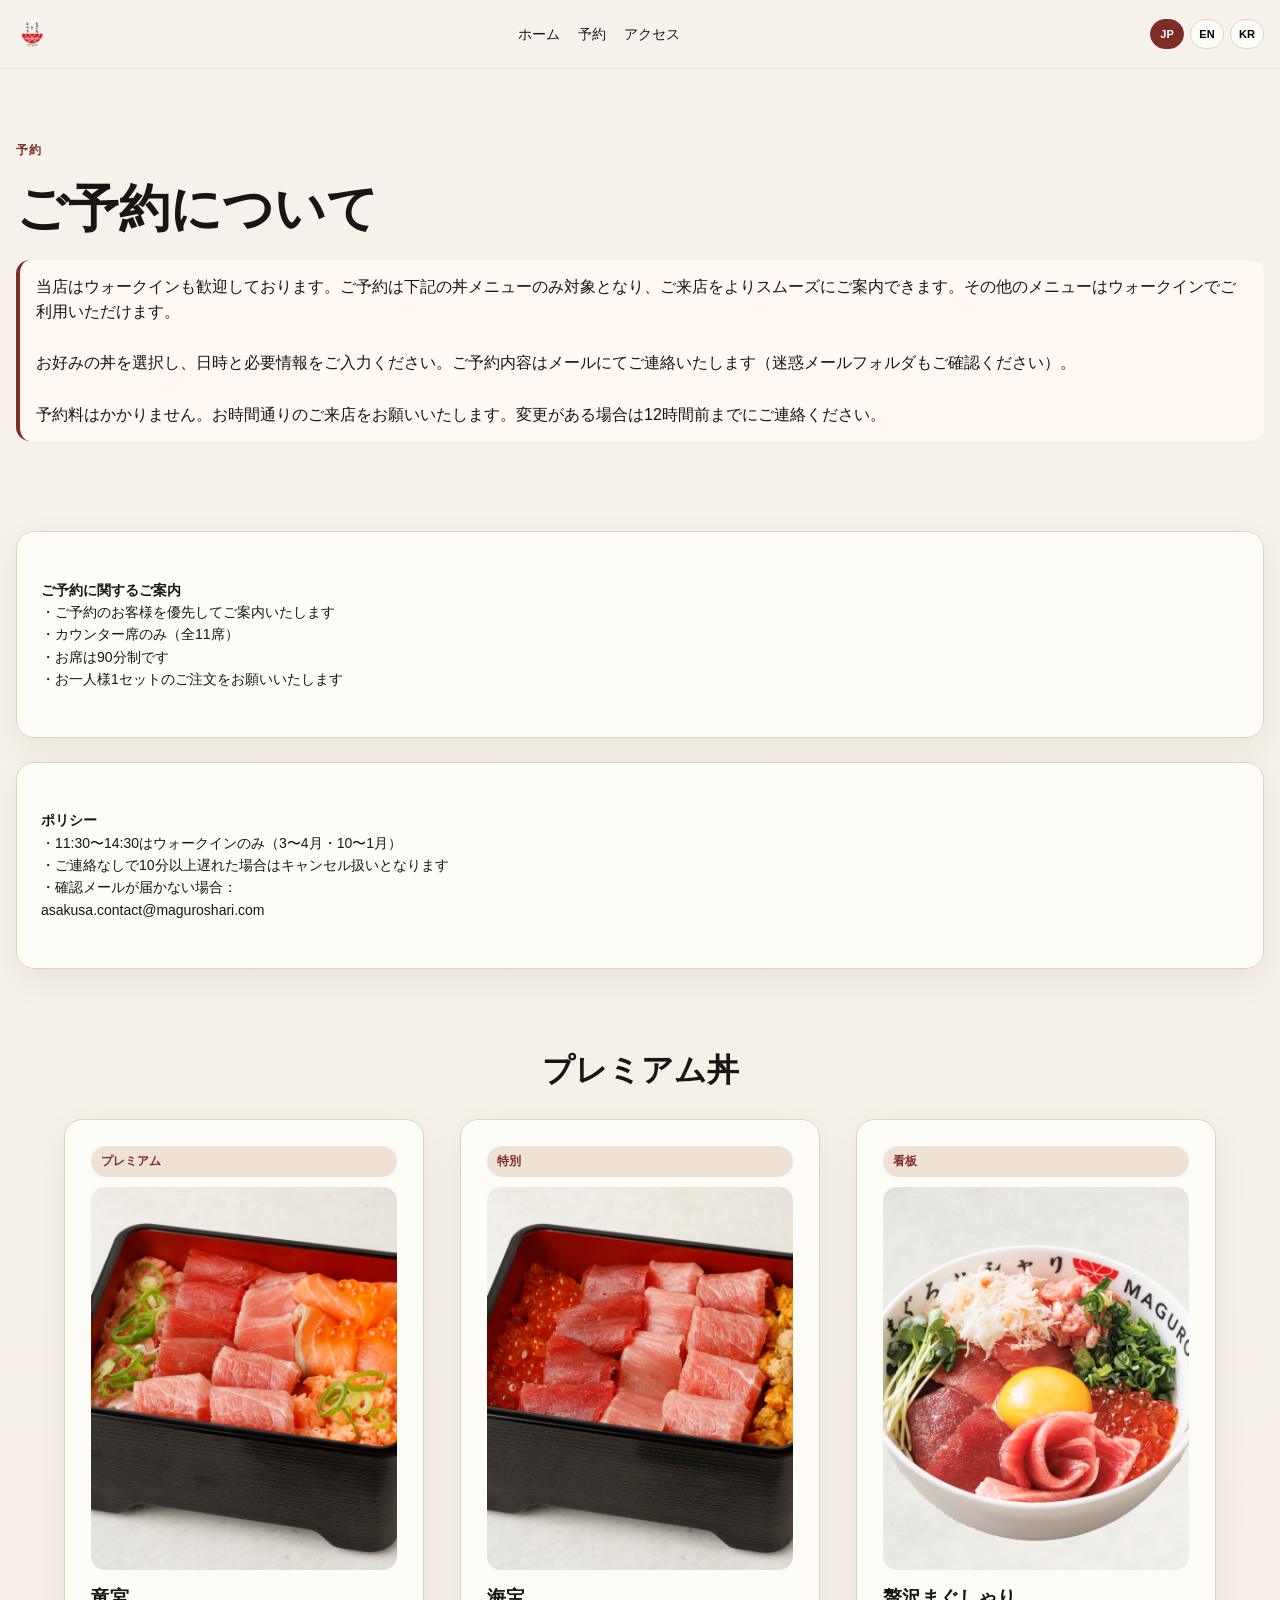
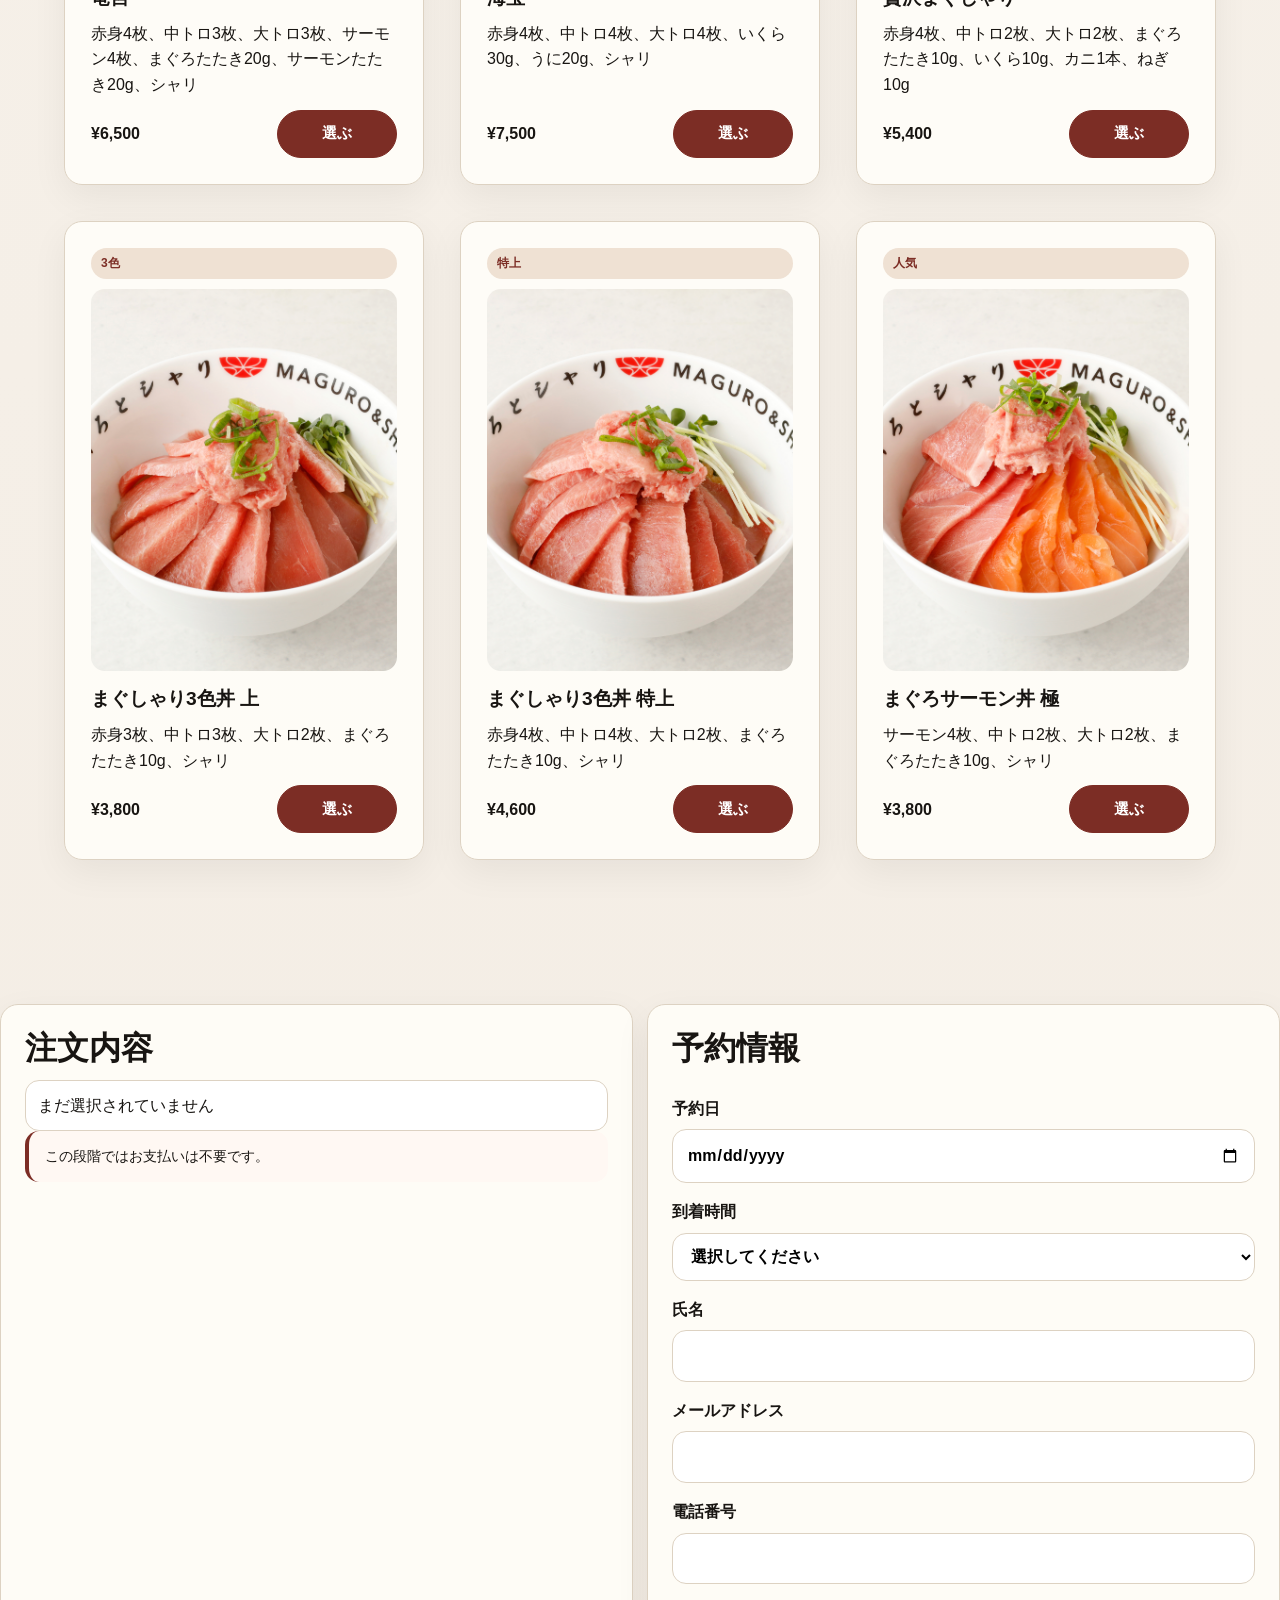
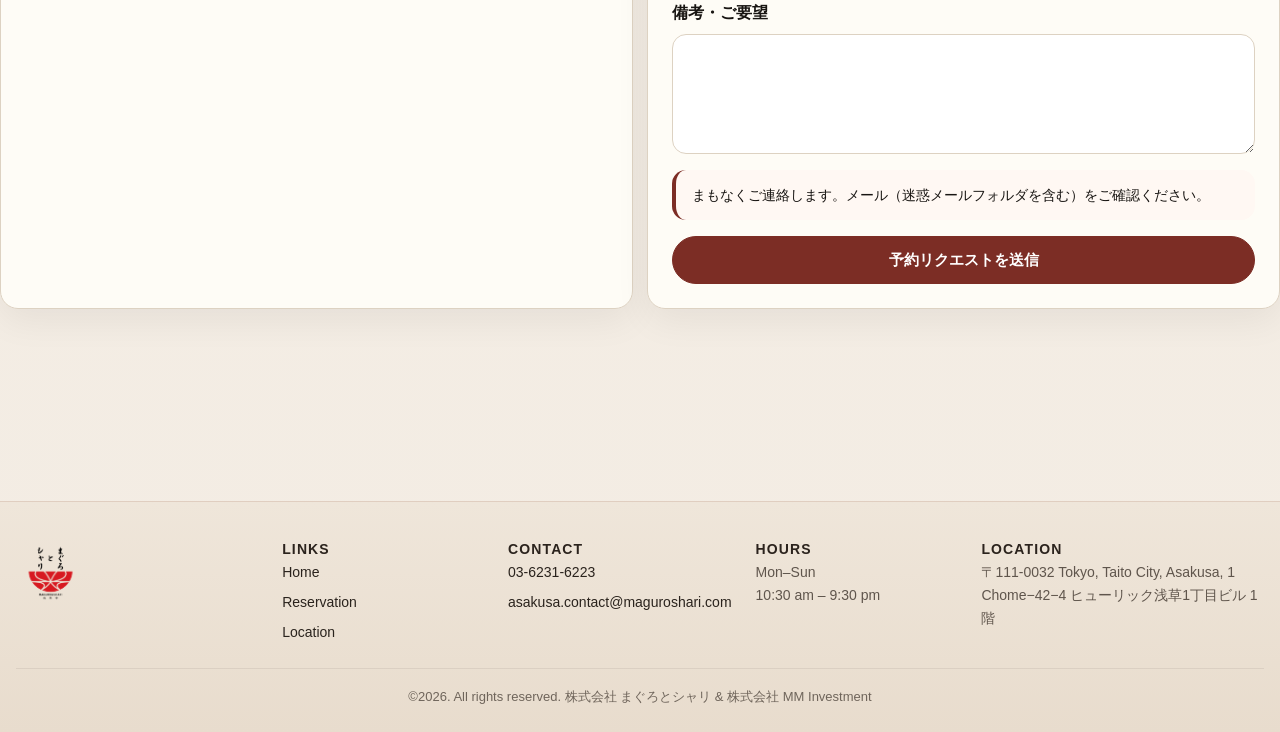
==== reserve.html @ a2ee6b28 "Switch reservation flow to Hostinger PHP email handler" ====
<!doctype html>
<html lang="ja">
<head>
  <meta charset="UTF-8">
  <meta name="viewport" content="width=device-width, initial-scale=1.0">
  <title>メニュー・予約 — まぐろとシャリ 浅草</title>
  <link rel="stylesheet" href="assets/css/styles.css">
</head>
<body>
  <header class="site-header">
    <div class="container header-inner">
      <a href="index.html" class="brand">
        <img src="assets/images/Logo.png" alt="Logo">
      </a>
      <nav class="nav">
        <a href="index.html" data-en="Home" data-ja="ホーム" data-ko="홈">ホーム</a>
        <a href="reserve.html" data-en="Reservation" data-ja="予約" data-ko="예약">予約</a>
        <a href="location.html" data-en="Location" data-ja="アクセス" data-ko="오시는 길">アクセス</a>
      </nav>
      <div class="lang-group">
        <button class="lang-btn" type="button" data-lang-btn="ja">JP</button>
        <button class="lang-btn" type="button" data-lang-btn="en">EN</button>
        <button class="lang-btn" type="button" data-lang-btn="ko">KR</button>
      </div>
    </div>
  </header>

  <main class="section">
    <div class="container">
      <div class="section-heading">
        <div class="eyebrow" data-en="Reservation" data-ja="予約" data-ko="예약">予約</div>
        <h1 data-en="Reservations" data-ja="ご予約について" data-ko="예약 안내">Reservations</h1>
        <div class="notice">
          <div data-en="Walk-ins are welcome. Reservations are available for the bowls below and help make your visit more efficient. Additional bowls are available for walk-in guests.

Select your bowl, choose your date and time, and submit your request. We will confirm by email (please check spam/junk).

No reservation fee. Please arrive on time and inform us at least 12 hours in advance for any changes." data-ja="当店はウォークインも歓迎しております。ご予約は下記の丼メニューのみ対象となり、ご来店をよりスムーズにご案内できます。その他のメニューはウォークインでご利用いただけます。

お好みの丼を選択し、日時と必要情報をご入力ください。ご予約内容はメールにてご連絡いたします（迷惑メールフォルダもご確認ください）。

予約料はかかりません。お時間通りのご来店をお願いいたします。変更がある場合は12時間前までにご連絡ください。" data-ko="워킹 방문도 가능합니다. 예약은 아래 메뉴에 한해 가능하며, 보다 원활한 이용을 도와드립니다. 그 외 메뉴는 워킹 방문 시 이용하실 수 있습니다.

원하시는 메뉴를 선택한 후 방문 날짜와 시간을 입력하고 예약을 신청해 주세요. 예약 확인은 이메일로 안내드립니다 (스팸/정크 메일함도 확인해 주세요).

예약 비용은 없습니다. 시간에 맞춰 방문해 주시고, 변경 사항이 있을 경우 최소 12시간 전에 알려주시기 바랍니다." style="white-space:pre-line;"></div>
        </div>
      </div>

      <section class="section">
        <div class="card-grid two">
          <div class="panel small" style="white-space:pre-line;">
            <strong data-en="Reservation Notes" data-ja="ご予約に関するご案内" data-ko="예약 안내">ご予約に関するご案内</strong>
            <div data-en="• We prioritize guests with reservations
• Counter seating only (11 seats)
• 90-minute limit
• One set per person" data-ja="・ご予約のお客様を優先してご案内いたします
・カウンター席のみ（全11席）
・お席は90分制です
・お一人様1セットのご注文をお願いいたします" data-ko="예약 고객을 우선 안내해 드립니다
카운터 좌석만 운영 (총 11석)
이용 시간 90분 제한
1인 1세트 주문 필수"></div>
          </div>
          <div class="panel small" style="white-space:pre-line;">
            <strong data-en="Policies" data-ja="ポリシー" data-ko="이용 정책">ポリシー</strong>
            <div data-en="• 11:30–2:30 PM: Walk-ins only (Mar–Apr, Oct–Jan)
• Released after 10 minutes without notice
• No confirmation? Contact:
asakusa.contact@maguroshari.com" data-ja="・11:30〜14:30はウォークインのみ（3〜4月・10〜1月）
・ご連絡なしで10分以上遅れた場合はキャンセル扱いとなります
・確認メールが届かない場合：
asakusa.contact@maguroshari.com" data-ko="11:30–14:30 워킹 방문만 가능 (3~4월, 10~1월)
사전 연락 없이 10분 이상 지연 시 예약이 취소될 수 있습니다
확인 이메일을 받지 못한 경우:
asakusa.contact@maguroshari.com"></div>
          </div>
        </div>
      </section>
      </div>

      <section class="section" style="padding-top:10px;">
        <div class="section-heading" style="margin-bottom:18px; text-align:center; align-items:center;">
          <h2 data-en="Premium Bowls" data-ja="プレミアム丼" data-ko="프리미엄 볼">プレミアム丼</h2>
        </div>
        <div class="card-grid three mobile-bowls" id="premiumSelection"></div>
      </section>

      <section class="section inline-grid two">
        <div class="summary-box">
          <h2 data-en="Order Summary" data-ja="注文内容" data-ko="주문 요약">注文内容</h2>
          <div id="orderSummary" class="summary-list"></div>
          <div class="notice small" data-en="Payment is not required at this stage." data-ja="この段階ではお支払いは不要です。" data-ko="이 단계에서는 결제가 필요하지 않습니다.">この段階ではお支払いは不要です。</div>
        </div>

        <form id="reservationForm" class="panel form-grid" action="send-reservation.php" method="POST">
          <h2 data-en="Reservation Details" data-ja="予約情報" data-ko="예약 정보">予約情報</h2>
          <label>
            <span data-en="Reservation Date" data-ja="予約日" data-ko="예약 날짜">予約日</span>
            <input type="date" name="reservationDate" id="reservationDate" required>
          </label>
          <label>
            <span data-en="Arrival Time" data-ja="到着時間" data-ko="도착 시간">到着時間</span>
            <select name="arrivalTime" id="arrivalTime" required></select>
          </label>
          <label>
            <span data-en="Full Name" data-ja="氏名" data-ko="성함">氏名</span>
            <input type="text" name="fullName" id="fullName" required>
          </label>
          <label>
            <span data-en="Email" data-ja="メールアドレス" data-ko="이메일">メールアドレス</span>
            <input type="email" name="email" id="email" required>
          </label>
          <label>
            <span data-en="Phone" data-ja="電話番号" data-ko="전화번호">電話番号</span>
            <input type="tel" name="phone" id="phone" required>
          </label>
          <label>
            <span data-en="Notes / Special Requests" data-ja="備考・ご要望" data-ko="메모 / 요청사항">備考・ご要望</span>
            <textarea name="notes" id="notes"></textarea>
          </label>
          <div class="notice small" id="pendingNotice"></div>
          <button type="submit" class="btn btn-primary" data-en="Submit Reservation Request" data-ja="予約リクエストを送信" data-ko="예약 요청 보내기">予約リクエストを送信</button>
        </form>
      </section>
    </div>
  </main>

  <footer class="site-footer">
    <div class="footer-shell">
      <div class="footer-grid">
        <div class="footer-brand">
          <img src="assets/images/Logo.png" alt="Logo">
        </div>
        <div>
          <div class="footer-title">Links</div>
          <div class="footer-links">
            <a href="index.html">Home</a>
            <a href="reserve.html">Reservation</a>
            <a href="location.html">Location</a>
          </div>
        </div>
        <div>
          <div class="footer-title">Contact</div>
          <div class="footer-contact">
            <div>03-6231-6223</div>
            <a href="mailto:asakusa.contact@maguroshari.com">asakusa.contact@maguroshari.com</a>
          </div>
        </div>
        <div>
          <div class="footer-title">Hours</div>
          <div class="footer-meta">Mon–Sun<br>10:30 am – 9:30 pm</div>
        </div>
        <div>
          <div class="footer-title">Location</div>
          <div class="footer-meta">〒111-0032 Tokyo, Taito City, Asakusa, 1 Chome−42−4 ヒューリック浅草1丁目ビル 1階</div>
        </div>
      </div>
      <div class="footer-bottom">© <span data-current-year>2026</span>. All rights reserved. 株式会社 まぐろとシャリ &amp; 株式会社 MM Investment</div>
    </div>
  </footer>

  <script src="data/site-content.js"></script>
  <script src="assets/js/site.js"></script>
  <script src="assets/js/reserve.js"></script>
</body>
</html>
---- assets/css/styles.css ----
:root {
  --bg: #f5f1ea;
  --surface: #fffdf8;
  --surface-soft: #f0e8dc;
  --ink: #181512;
  --muted: #6f655b;
  --line: #ddd2c2;
  --accent: #7c2d25;
  --accent-dark: #5f211b;
  --max: 1280px;
  --radius: 18px;
  --shadow: 0 12px 36px rgba(0,0,0,.06);
}
* { box-sizing: border-box; }
html { scroll-behavior: smooth; }
body {
  margin: 0;
  font-family: -apple-system, BlinkMacSystemFont, "Hiragino Sans", "Segoe UI", sans-serif;
  color: var(--ink);
  background: linear-gradient(180deg, #f7f2eb 0%, #f3ece3 100%);
  line-height: 1.6;
}
a { color: inherit; text-decoration: none; }
img { max-width: 100%; display: block; }
.container { width: min(100% - 32px, var(--max)); margin: 0 auto; }
.site-header {
  position: sticky; top: 0; z-index: 30;
  background: rgba(247,242,235,.9);
  backdrop-filter: blur(10px);
  border-bottom: 1px solid rgba(124,45,37,.08);
}
.header-inner, .footer-inner {
  display: flex; align-items: center; justify-content: space-between; gap: 14px;
  padding: 14px 0;
}
.brand { display:flex; align-items:center; gap:10px; font-weight:700; letter-spacing:.04em; white-space:nowrap; }
.brand img { width: 32px; height: 32px; object-fit: contain; }
.nav { display: flex; gap: 12px; flex-wrap: nowrap; font-size: 13px; white-space: nowrap; overflow-x: auto; scrollbar-width: none; }
.nav::-webkit-scrollbar { display: none; }
.lang-group { display:flex; gap:6px; align-items:center; flex-shrink:0; }
.lang-btn {
  min-width: 34px; min-height: 30px; padding: 4px 8px; border: 1px solid var(--line); border-radius: 999px;
  background: rgba(255,253,248,.92); cursor: pointer; font-weight: 700; font-size: 11px;
}
.lang-btn.active { background: var(--accent); border-color: var(--accent); color: #fff; }
.hero, .section { padding: 44px 0; }
.hero-grid, .two-col, .split-layout { display: grid; gap: 24px; }
.card-grid { display: grid; gap: 24px; }
.card, .panel, .order-block, .summary-box {
  background: rgba(255,253,248,.94);
  border: 1px solid var(--line);
  border-radius: var(--radius);
  box-shadow: var(--shadow);
  padding: 24px;
}
.hero-card { background: linear-gradient(145deg, rgba(255,253,248,.84), rgba(240,232,220,.9)); padding: 30px; }
.hero-image, .cover-image {
  width: 100%; min-height: 420px; max-height: 640px; object-fit: cover; border-radius: 18px;
}
.eyebrow { color: var(--accent); font-weight: 700; font-size: 12px; text-transform: uppercase; letter-spacing: .12em; margin-bottom: 10px; }
h1, h2, h3, h4 { margin: 0 0 12px; line-height: 1.2; }
h1 { font-size: clamp(1.9rem, 4vw, 4rem); }
h2 { font-size: clamp(1.35rem, 2.5vw, 2.2rem); }
h3 { font-size: clamp(1rem, 1.5vw, 1.25rem); }
p { margin: 0 0 12px; }
.muted { color: var(--muted); }
.lead { font-size: clamp(0.98rem, 1.6vw, 1.08rem); color: #312a24; }
.cta-row, .button-row { display: flex; flex-wrap: wrap; gap: 12px; margin-top: 18px; }
.btn {
  display: inline-flex; align-items: center; justify-content: center;
  min-height: 48px; padding: 12px 18px; border-radius: 999px; border: 1px solid var(--ink);
  background: transparent; cursor: pointer; font-weight: 600; font-size: 15px;
}
.btn-primary { background: var(--accent); color: white; border-color: var(--accent); }
.btn-primary:hover { background: var(--accent-dark); }
.btn-add { width: 100%; margin-top: 8px; }
.feature-list, .summary-list, .selection-list { display: grid; gap: 12px; }
.mini-stat { background: var(--surface-soft); border-radius: 14px; padding: 14px; }
.form-grid { display: grid; gap: 16px; }
label, .field-label { display: grid; gap: 8px; font-weight: 600; }
input, select, textarea {
  width: 100%; min-height: 48px; padding: 12px 14px; border-radius: 14px; border: 1px solid var(--line);
  background: white; font: inherit;
}
textarea { min-height: 120px; resize: vertical; }
.notice {
  border-left: 4px solid var(--accent);
  padding: 14px 16px; background: #fff8f3; border-radius: 14px;
}
.section-heading { display: grid; gap: 8px; margin-bottom: 18px; }
.menu-card .tag {
  display: inline-flex; padding: 6px 10px; border-radius: 999px; background: #efe1d3; color: var(--accent); font-size: 12px; font-weight: 700; margin-bottom: 10px;
}
.price-row { display:flex; align-items:center; justify-content:space-between; gap:12px; margin-top: 14px; }
.small { font-size: 14px; }
.site-footer {
  border-top: 1px solid rgba(124,45,37,.08);
  margin-top: 48px;
  background: linear-gradient(180deg, #efe6da 0%, #e8dccd 100%);
  color: #2a231d;
}
.footer-shell { width: min(100% - 32px, var(--max)); margin: 0 auto; padding: 36px 0 24px; }
.footer-grid {
  display: grid;
  grid-template-columns: 1.2fr 1fr 1fr 1fr 1.4fr;
  gap: 24px;
  align-items: start;
}
.footer-brand { display:grid; gap:12px; }
.footer-brand img { width: 68px; height: 68px; object-fit: contain; }
.footer-title { font-weight: 700; font-size: 14px; letter-spacing: .08em; text-transform: uppercase; color: #2b231d; }
.footer-links, .footer-contact { display:grid; gap:8px; font-size: 14px; }
.footer-links a, .footer-contact a { color: #2a231d; text-decoration: none; }
.footer-links a:hover, .footer-contact a:hover { text-decoration: underline; }
.footer-meta { color: #5f554c; font-size: 14px; line-height: 1.65; }
.footer-bottom {
  margin-top: 24px; padding-top: 18px; border-top: 1px solid rgba(42,35,29,.08);
  display:flex; justify-content:center; text-align:center; color:#6f655b; font-size:13px;
}
.selection-item {
  display:grid; gap:8px; padding:12px; border:1px solid var(--line); border-radius:14px; background:#fff;
}
.selection-mini {
  display:grid; gap:8px; padding:10px 12px; border:1px solid rgba(0,0,0,.05); border-radius:12px; background:#faf8f4; margin-top:12px;
  font-size: 13px;
}
.selection-mini label { gap:6px; font-size: 13px; font-weight: 600; }
.selection-mini input, .selection-mini select { min-height: 38px; padding: 8px 10px; border-radius: 10px; font-size: 13px; }
.selection-mini .checkbox-item { font-size: 12px; }
.selection-mini .btn { min-height: 40px; font-size: 13px; }
.inline-grid { display:grid; gap:14px; }
@media (min-width: 800px) {
  .hero-grid { grid-template-columns: minmax(0, 1.05fr) minmax(520px, 1fr); align-items: center; gap: 36px; }
  .two-col, .split-layout, .form-grid.two, .inline-grid.two { grid-template-columns: repeat(2, minmax(0, 1fr)); }
  .card-grid.three { grid-template-columns: repeat(3, minmax(0, 1fr)); }
}

@media (max-width: 640px) {
  .card-grid.three.mobile-bowls { grid-template-columns: repeat(2, minmax(0, 1fr)); gap: 14px; }
  .card-grid.three.mobile-bowls .menu-card { padding: 14px; }
  .card-grid.three.mobile-bowls .menu-card h3 { font-size: 13px; margin-bottom: 7px; }
  .card-grid.three.mobile-bowls .menu-card p { font-size: 12px; margin-bottom: 7px; }
  .card-grid.three.mobile-bowls .menu-card .tag { font-size: 10px; padding: 4px 8px; margin-bottom: 10px; }
  .card-grid.three.mobile-bowls .menu-card img { aspect-ratio: 4 / 5 !important; margin-bottom: 10px !important; }
  .selection-list.two-col { grid-template-columns: repeat(2, minmax(0, 1fr)); gap: 6px 10px; }
}
@media (max-width: 640px) {
  body { line-height: 1.55; }
  .container { width: min(100% - 20px, var(--max)); }
  .hero, .section { padding: 24px 0; }
  .header-inner { display:grid; grid-template-columns: auto 1fr auto; align-items:center; gap:8px; padding: 10px 0; }
  .brand { gap:8px; font-size: 12px; }
  .brand img { width: 26px; height: 26px; }
  .nav { gap: 10px; font-size: 12px; align-items:center; }
  .lang-group { gap:4px; }
  .lang-btn { min-width: 28px; min-height: 26px; padding: 2px 6px; font-size: 10px; }
  .card, .panel, .order-block, .summary-box, .hero-card { padding: 14px; }
  .hero-image, .cover-image { min-height: 220px; }
  input, select, textarea, .btn { font-size: 13px; }
  .selection-mini { font-size: 12px; }
  .footer-shell { width: min(100% - 24px, var(--max)); padding: 28px 0 22px; }
  .footer-grid { grid-template-columns: 1fr; gap: 18px; }
  .footer-brand { justify-items: center; text-align: center; }
  .footer-brand img { width: 56px; height: 56px; }
  .footer-title, .footer-links, .footer-contact, .footer-meta { text-align: center; }
  .footer-bottom { margin-top: 20px; padding-top: 16px; }
}

@media (min-width: 900px) {
  .card-grid.three.mobile-bowls {
    grid-template-columns: repeat(3, minmax(320px, 360px));
    justify-content: center;
    gap: 36px;
  }
  .card-grid.three.mobile-bowls .menu-card {
    min-height: 100%;
    display: flex;
    flex-direction: column;
    justify-content: flex-start;
    padding: 26px;
  }
  .card-grid.three.mobile-bowls .menu-card img {
    aspect-ratio: 4 / 5 !important;
    object-fit: cover;
    margin-bottom: 16px !important;
  }
  .card-grid.three.mobile-bowls .price-row {
    margin-top: auto;
    align-items: center;
  }
  .card-grid.three.mobile-bowls .btn-add,
  .card-grid.three.mobile-bowls [data-toggle-bowl] {
    width: auto;
    min-width: 120px;
  }
}

@media (min-width: 1100px) {
  .hero, .section { padding: 72px 0; }
  .header-inner, .footer-inner { padding: 18px 0; }
  .nav { gap: 18px; font-size: 14px; }
  .hero-card { padding: 42px; }
  .card, .panel, .order-block, .summary-box { padding: 24px; }
}
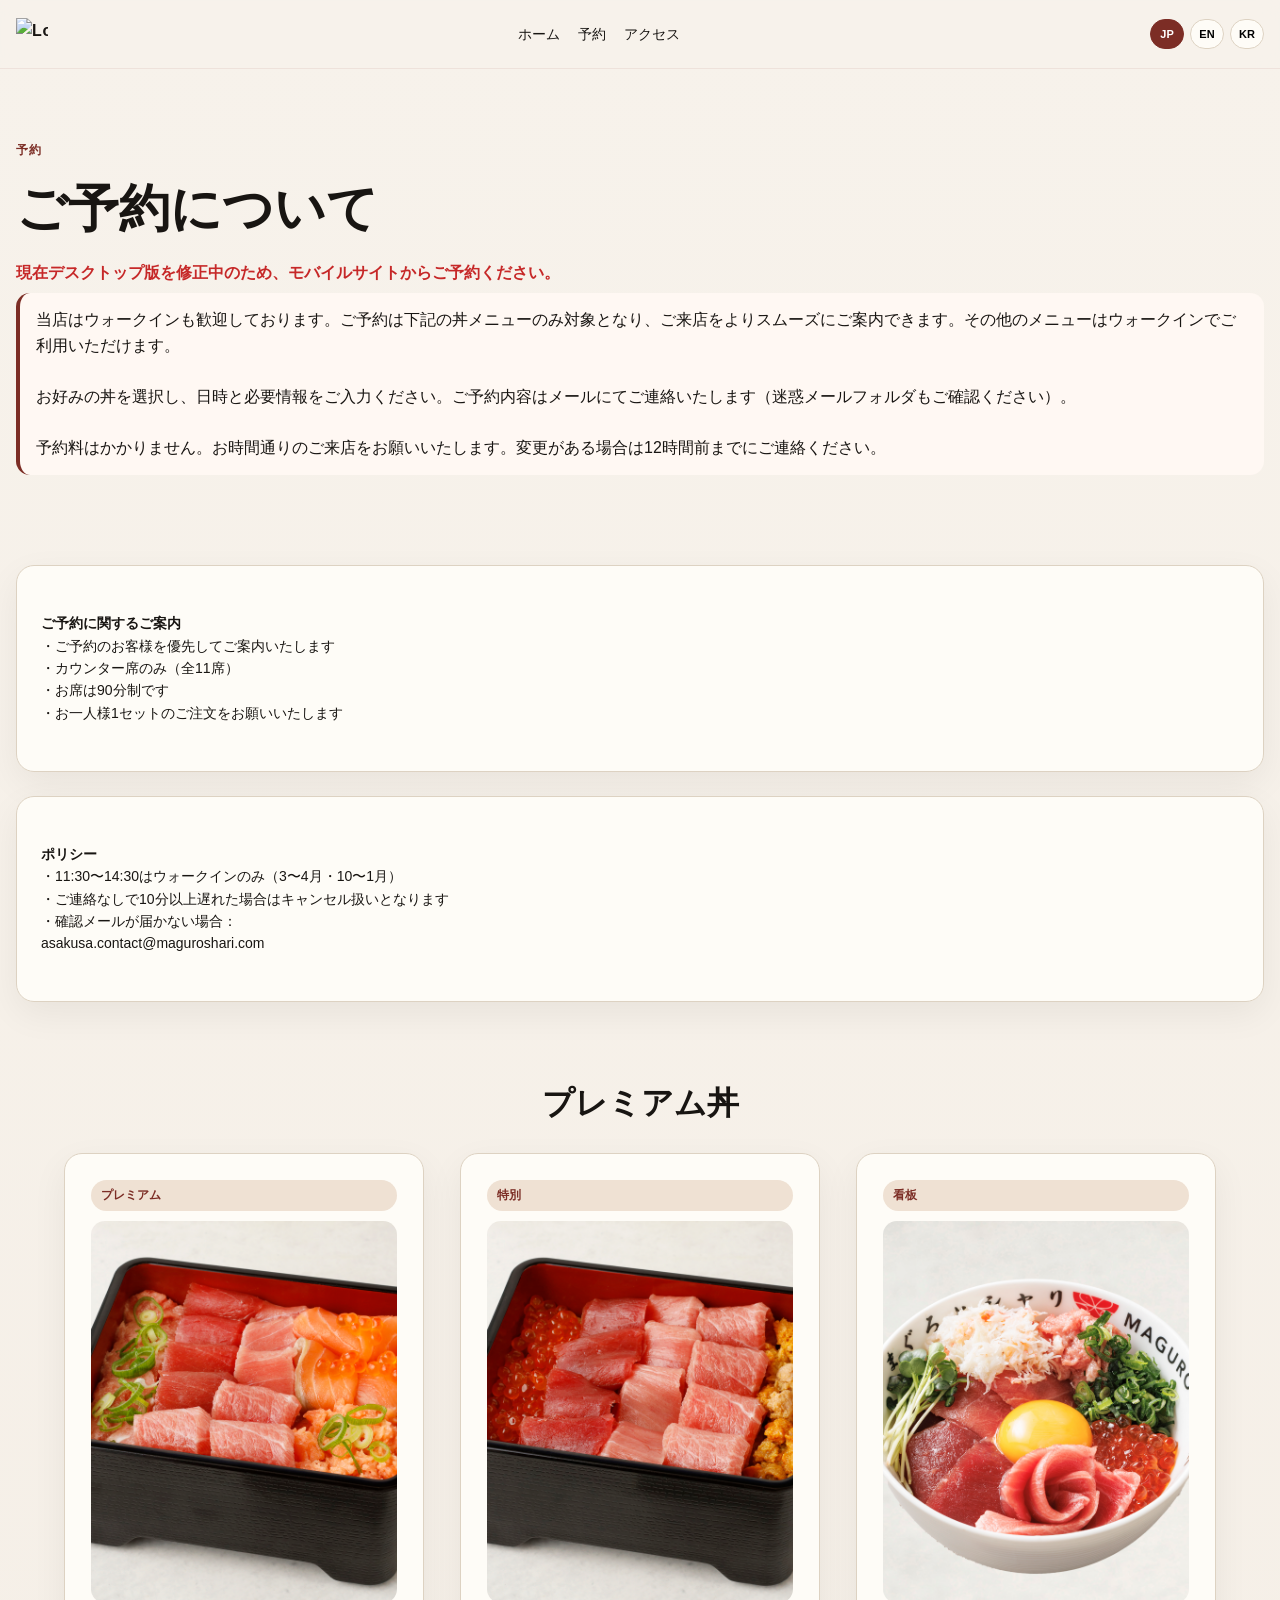
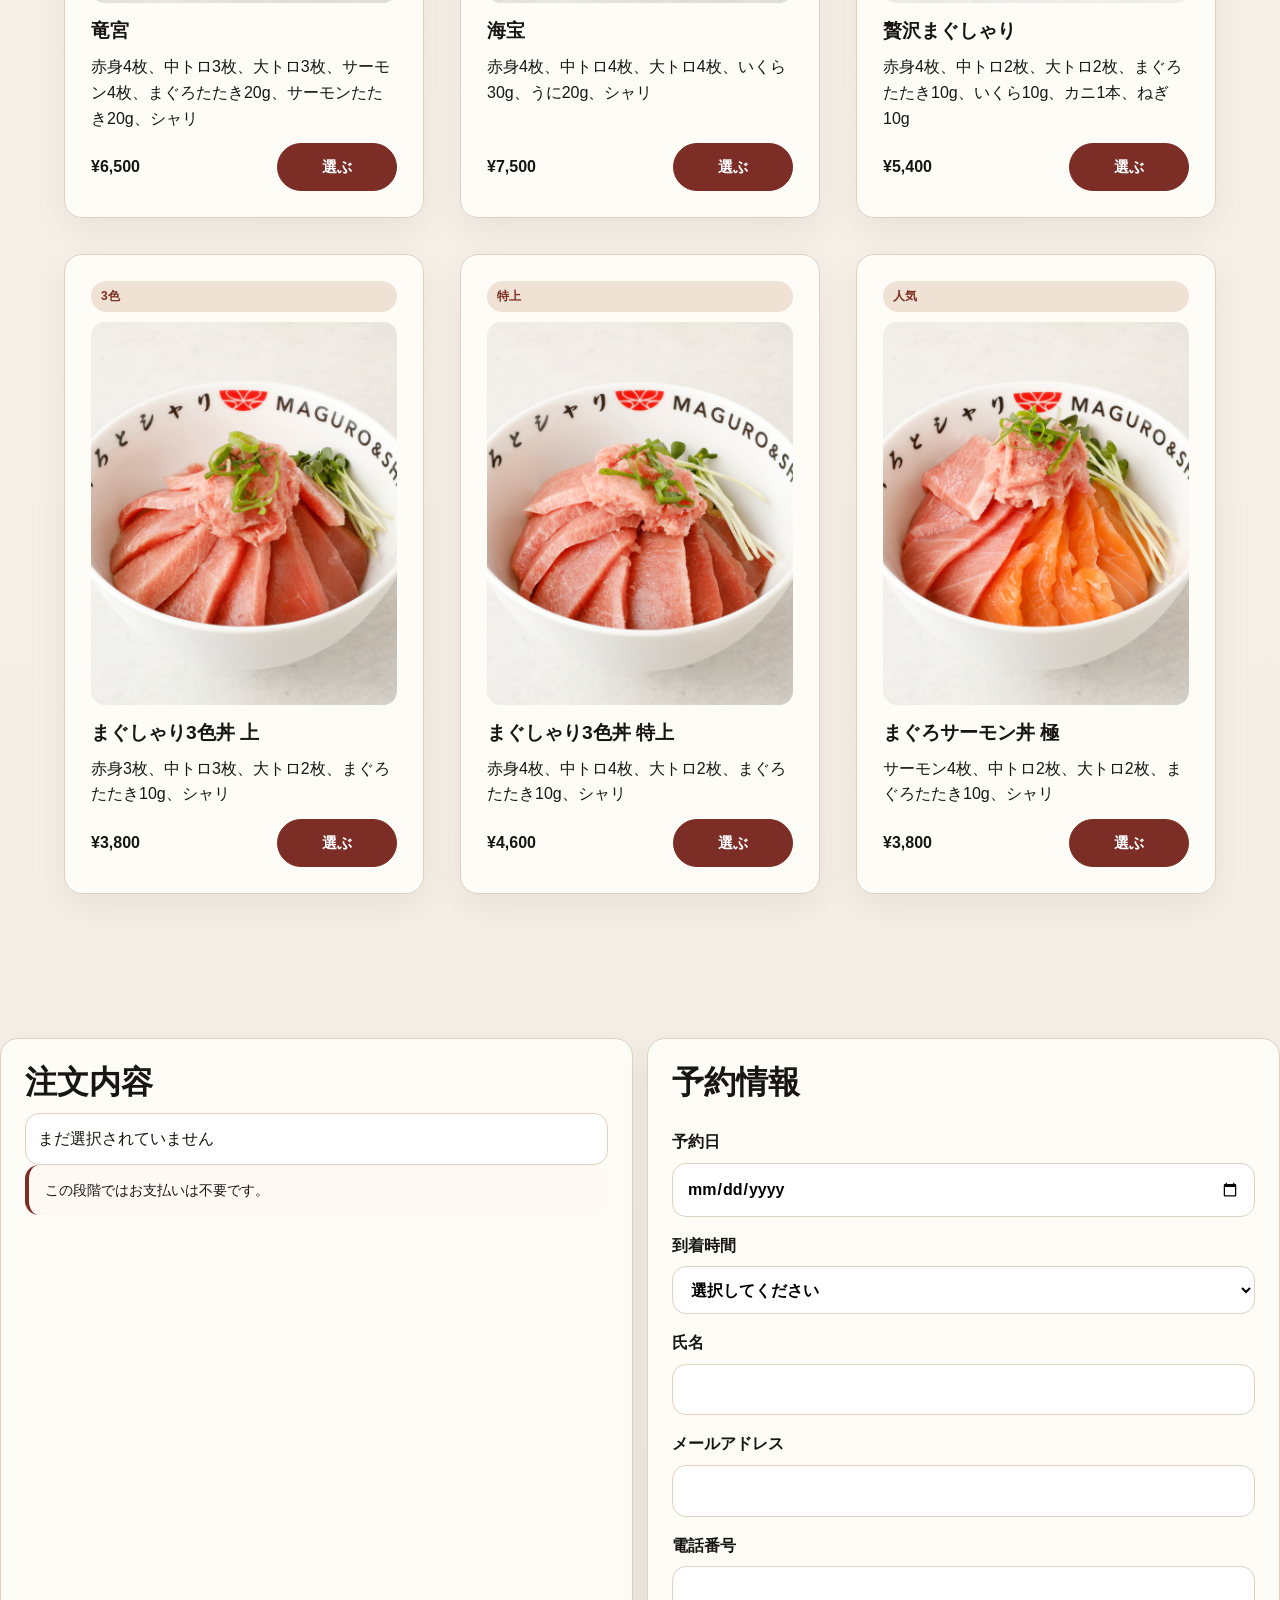
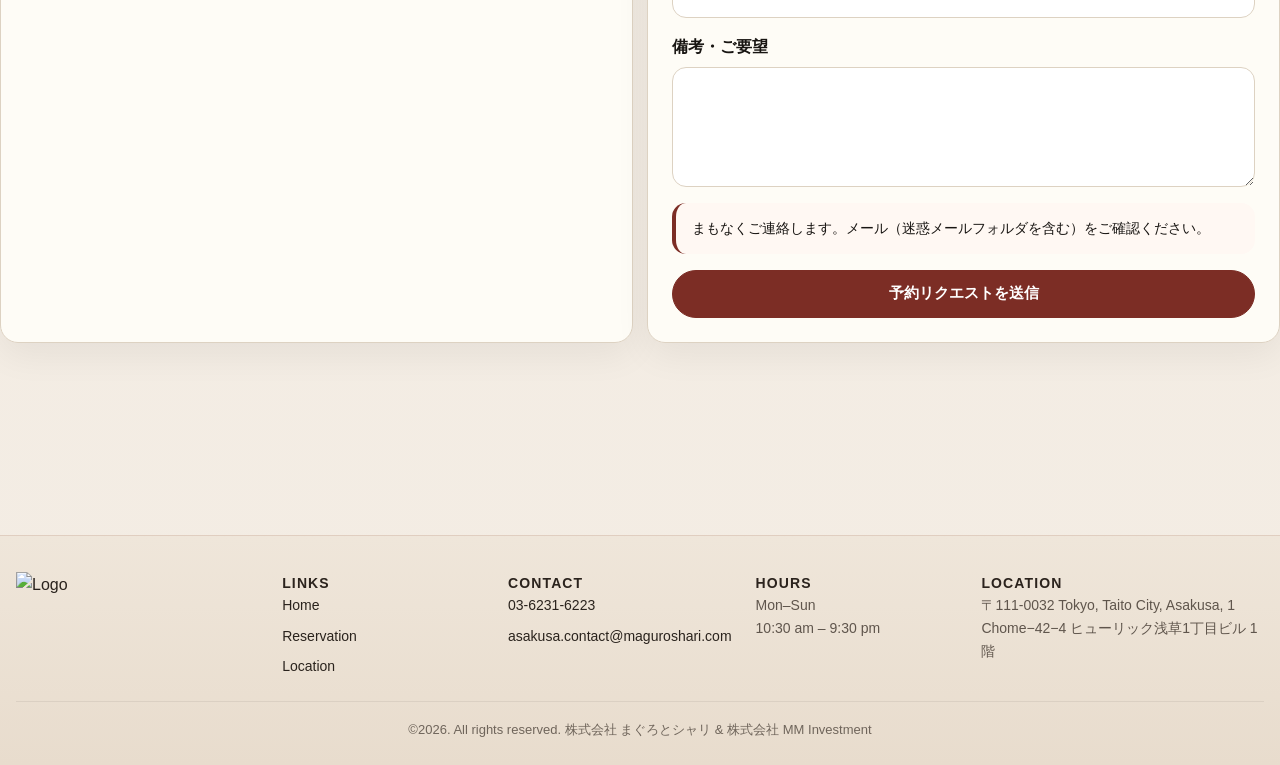
==== commit a7291bf2: "Reservation page: fix logos, add desktop notice, add rice size" ====
--- a/reserve.html
+++ b/reserve.html
@@ -10,7 +10,7 @@
   <header class="site-header">
     <div class="container header-inner">
       <a href="index.html" class="brand">
-        <img src="assets/images/Logo.png" alt="Logo">
+        <img src="assets/images/logo.png" alt="Logo">
       </a>
       <nav class="nav">
         <a href="index.html" data-en="Home" data-ja="ホーム" data-ko="홈">ホーム</a>
@@ -30,6 +30,7 @@
       <div class="section-heading">
         <div class="eyebrow" data-en="Reservation" data-ja="予約" data-ko="예약">予約</div>
         <h1 data-en="Reservations" data-ja="ご予約について" data-ko="예약 안내">Reservations</h1>
+        <div class="reservation-important-note" data-en="Please use the mobile website for reservations. Desktop version is being fixed." data-ja="現在デスクトップ版を修正中のため、モバイルサイトからご予約ください。" data-ko="현재 데스크톱 버전 수정 중입니다. 모바일 사이트를 이용해 주세요.">現在デスクトップ版を修正中のため、モバイルサイトからご予約ください。</div>
         <div class="notice">
           <div data-en="Walk-ins are welcome. Reservations are available for the bowls below and help make your visit more efficient. Additional bowls are available for walk-in guests.
 
@@ -130,7 +131,7 @@
     <div class="footer-shell">
       <div class="footer-grid">
         <div class="footer-brand">
-          <img src="assets/images/Logo.png" alt="Logo">
+          <img src="assets/images/logo.png" alt="Logo">
         </div>
         <div>
           <div class="footer-title">Links</div>
--- a/assets/css/styles.css
+++ b/assets/css/styles.css
@@ -86,6 +86,10 @@
 .notice {
   border-left: 4px solid var(--accent);
   padding: 14px 16px; background: #fff8f3; border-radius: 14px;
+}
+.reservation-important-note {
+  color: #c62828;
+  font-weight: 700;
 }
 .section-heading { display: grid; gap: 8px; margin-bottom: 18px; }
 .menu-card .tag {
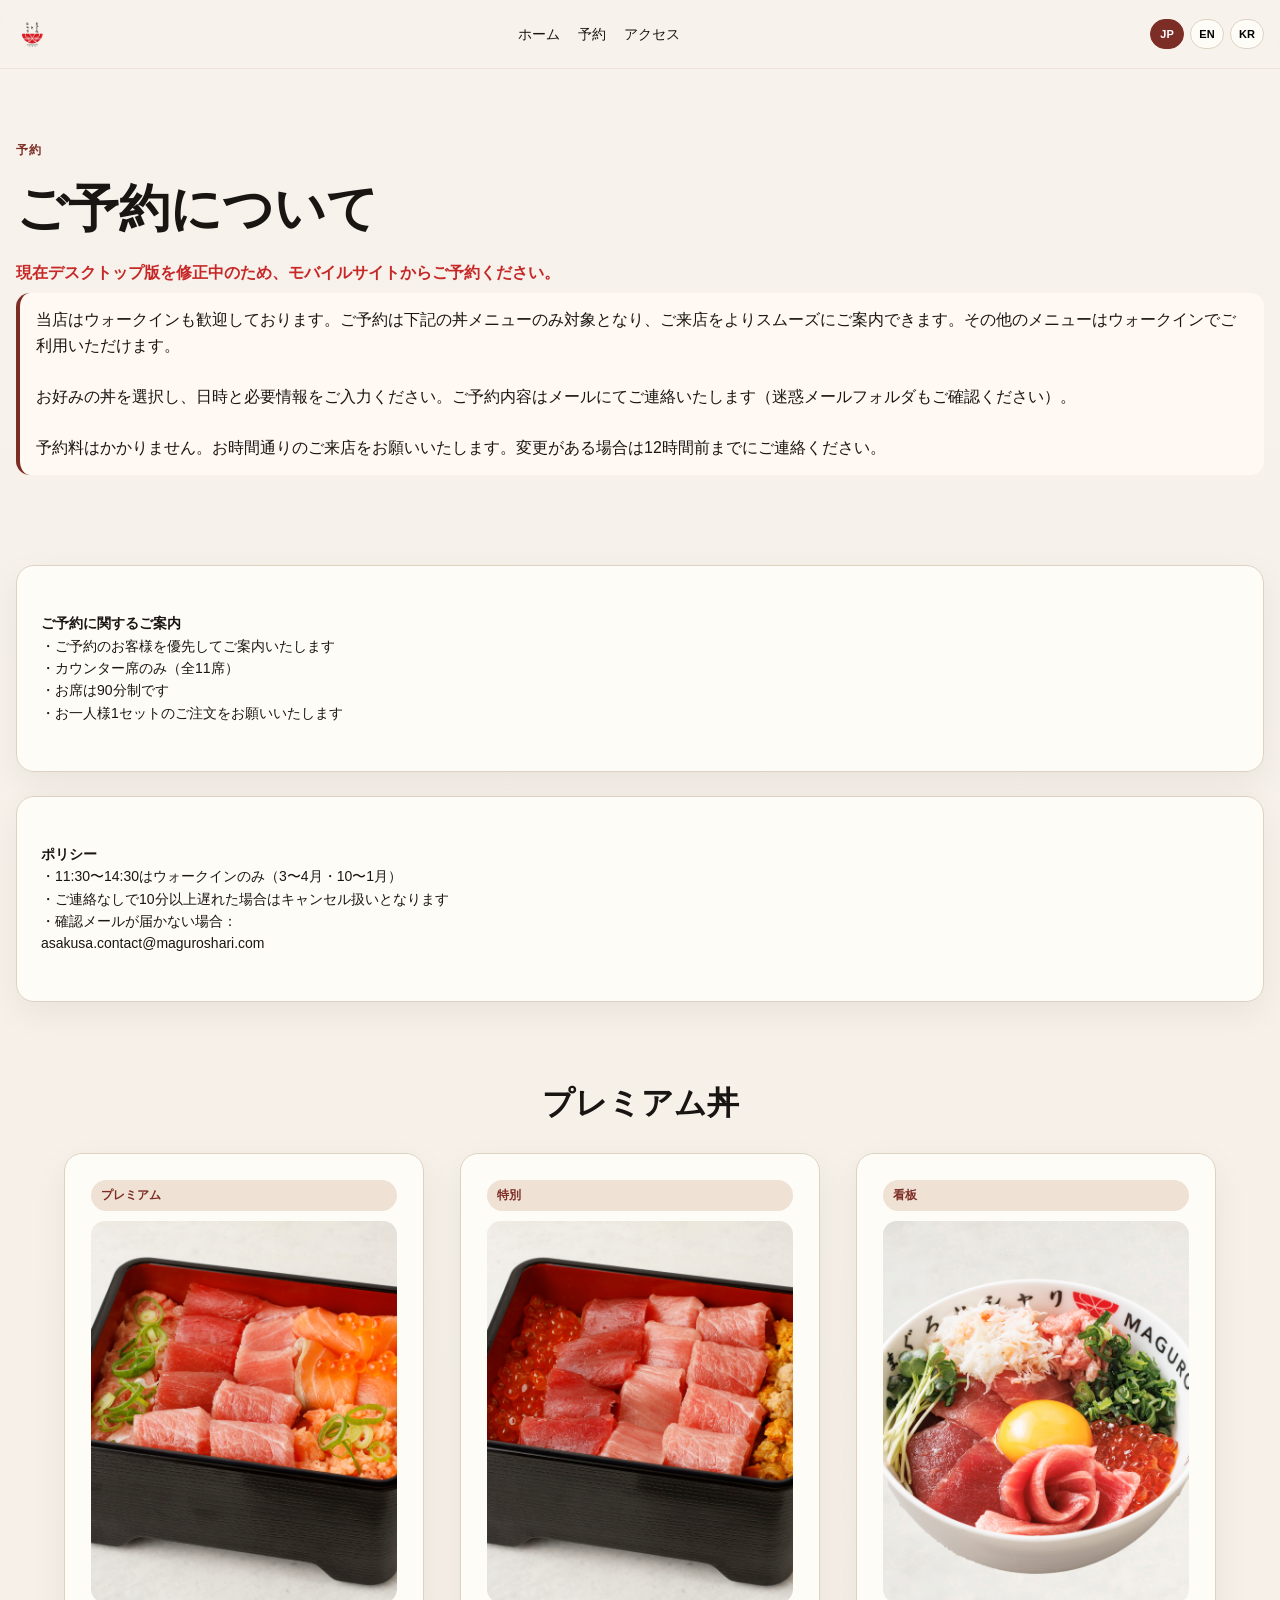
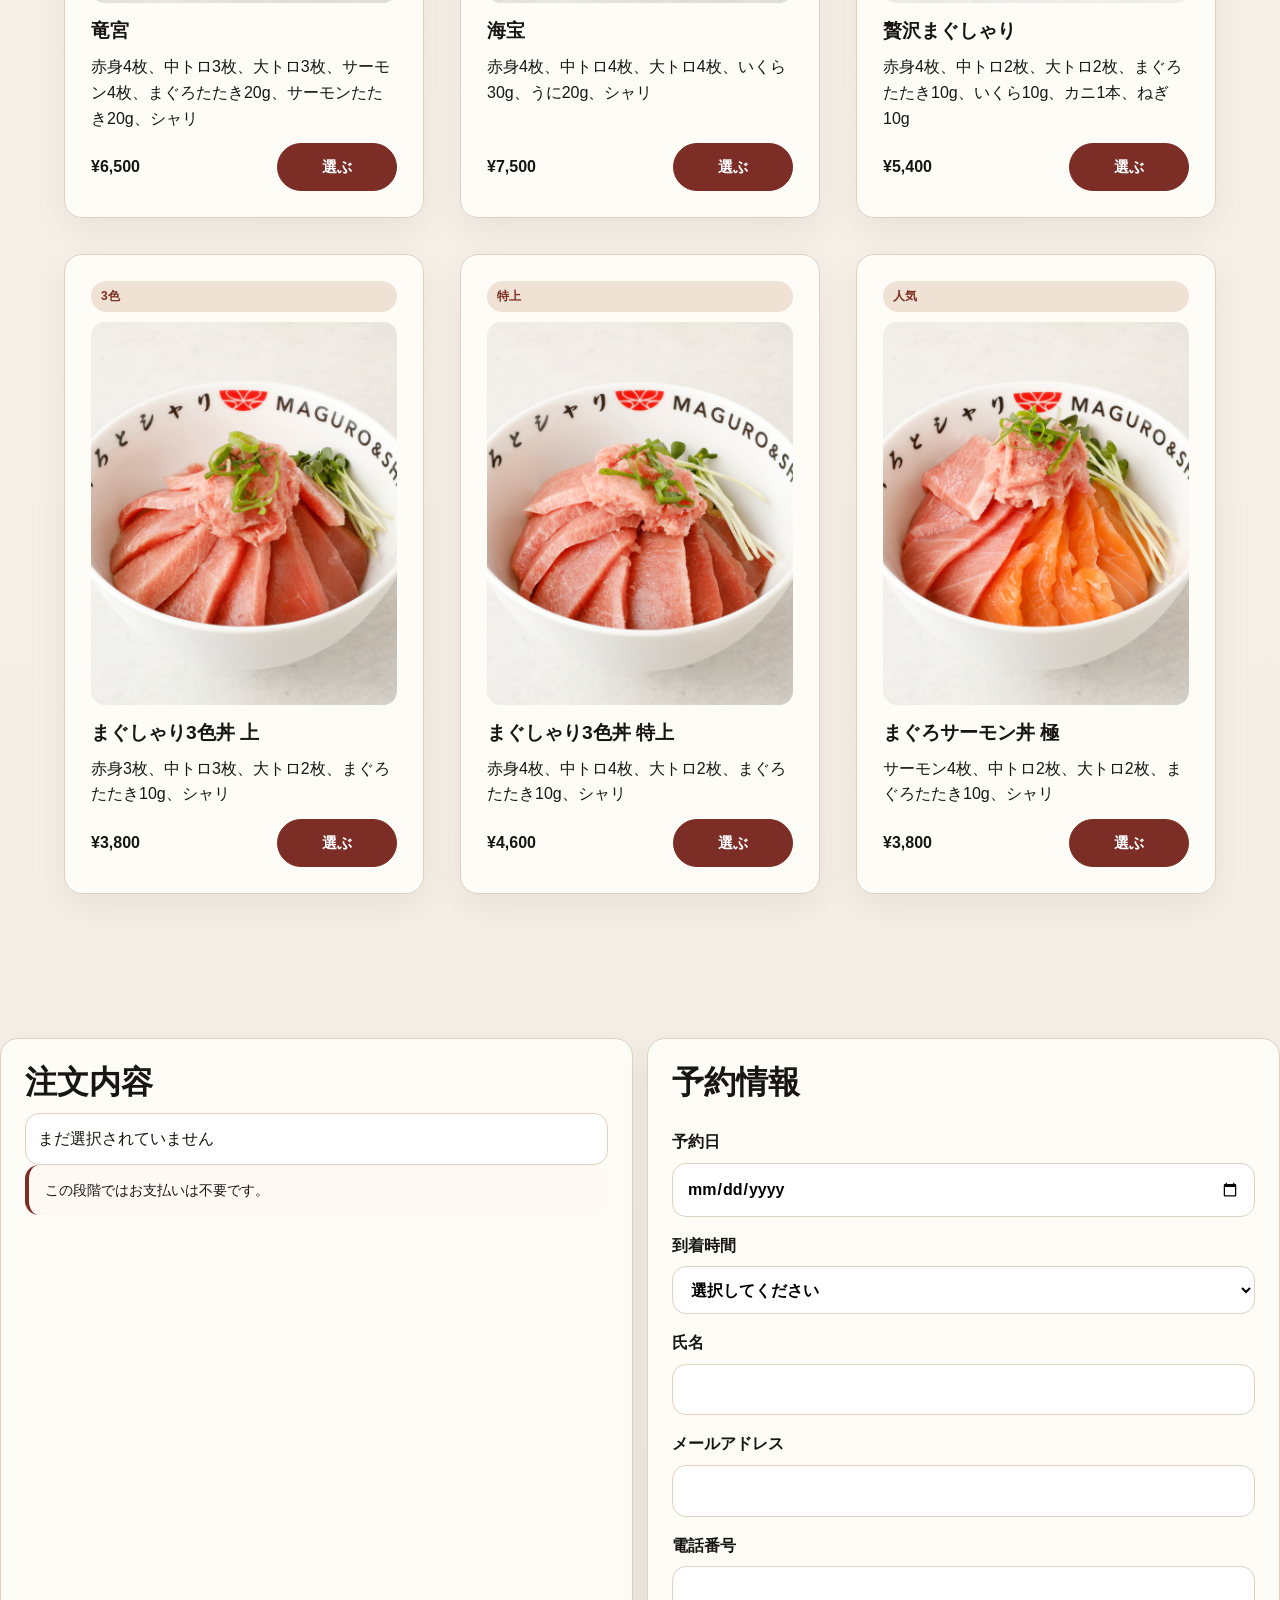
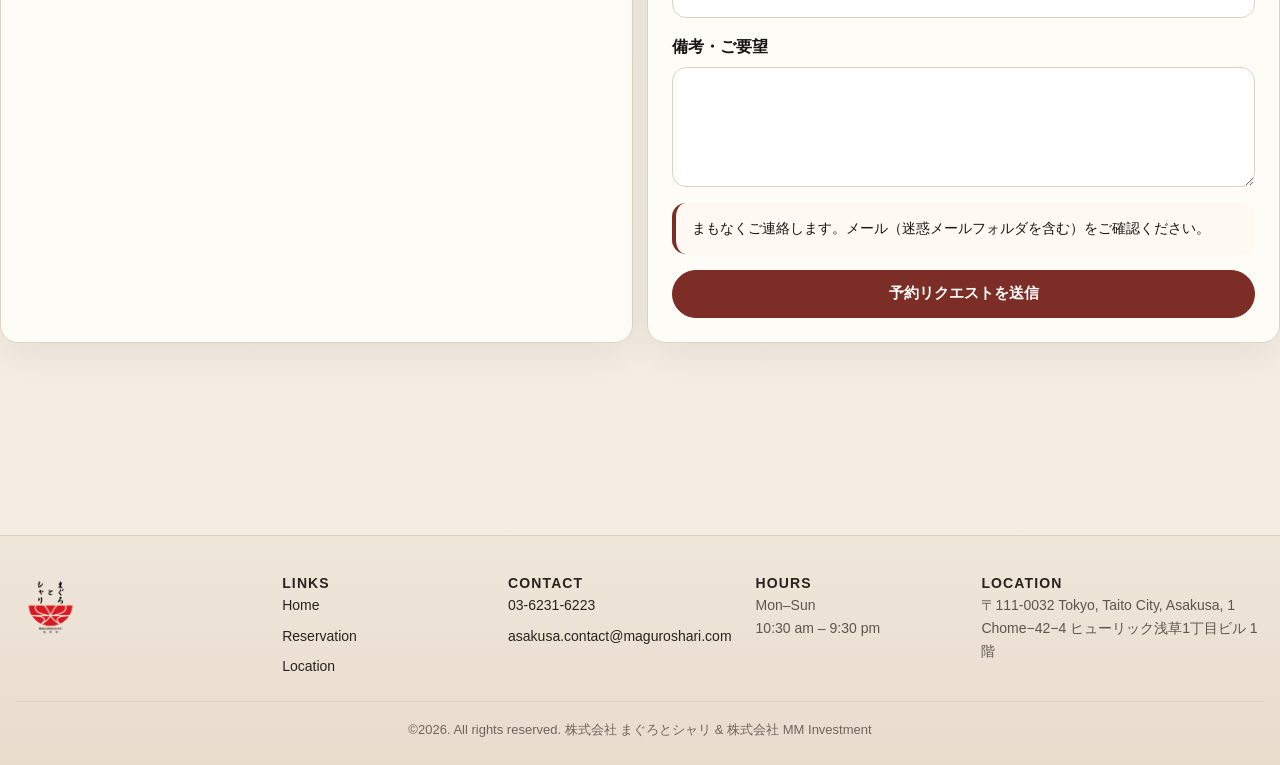
==== commit 4f044ea7: "Reservation page: restore correct logo filename" ====
--- a/reserve.html
+++ b/reserve.html
@@ -10,7 +10,7 @@
   <header class="site-header">
     <div class="container header-inner">
       <a href="index.html" class="brand">
-        <img src="assets/images/logo.png" alt="Logo">
+        <img src="assets/images/Logo.png" alt="Logo">
       </a>
       <nav class="nav">
         <a href="index.html" data-en="Home" data-ja="ホーム" data-ko="홈">ホーム</a>
@@ -131,7 +131,7 @@
     <div class="footer-shell">
       <div class="footer-grid">
         <div class="footer-brand">
-          <img src="assets/images/logo.png" alt="Logo">
+          <img src="assets/images/Logo.png" alt="Logo">
         </div>
         <div>
           <div class="footer-title">Links</div>
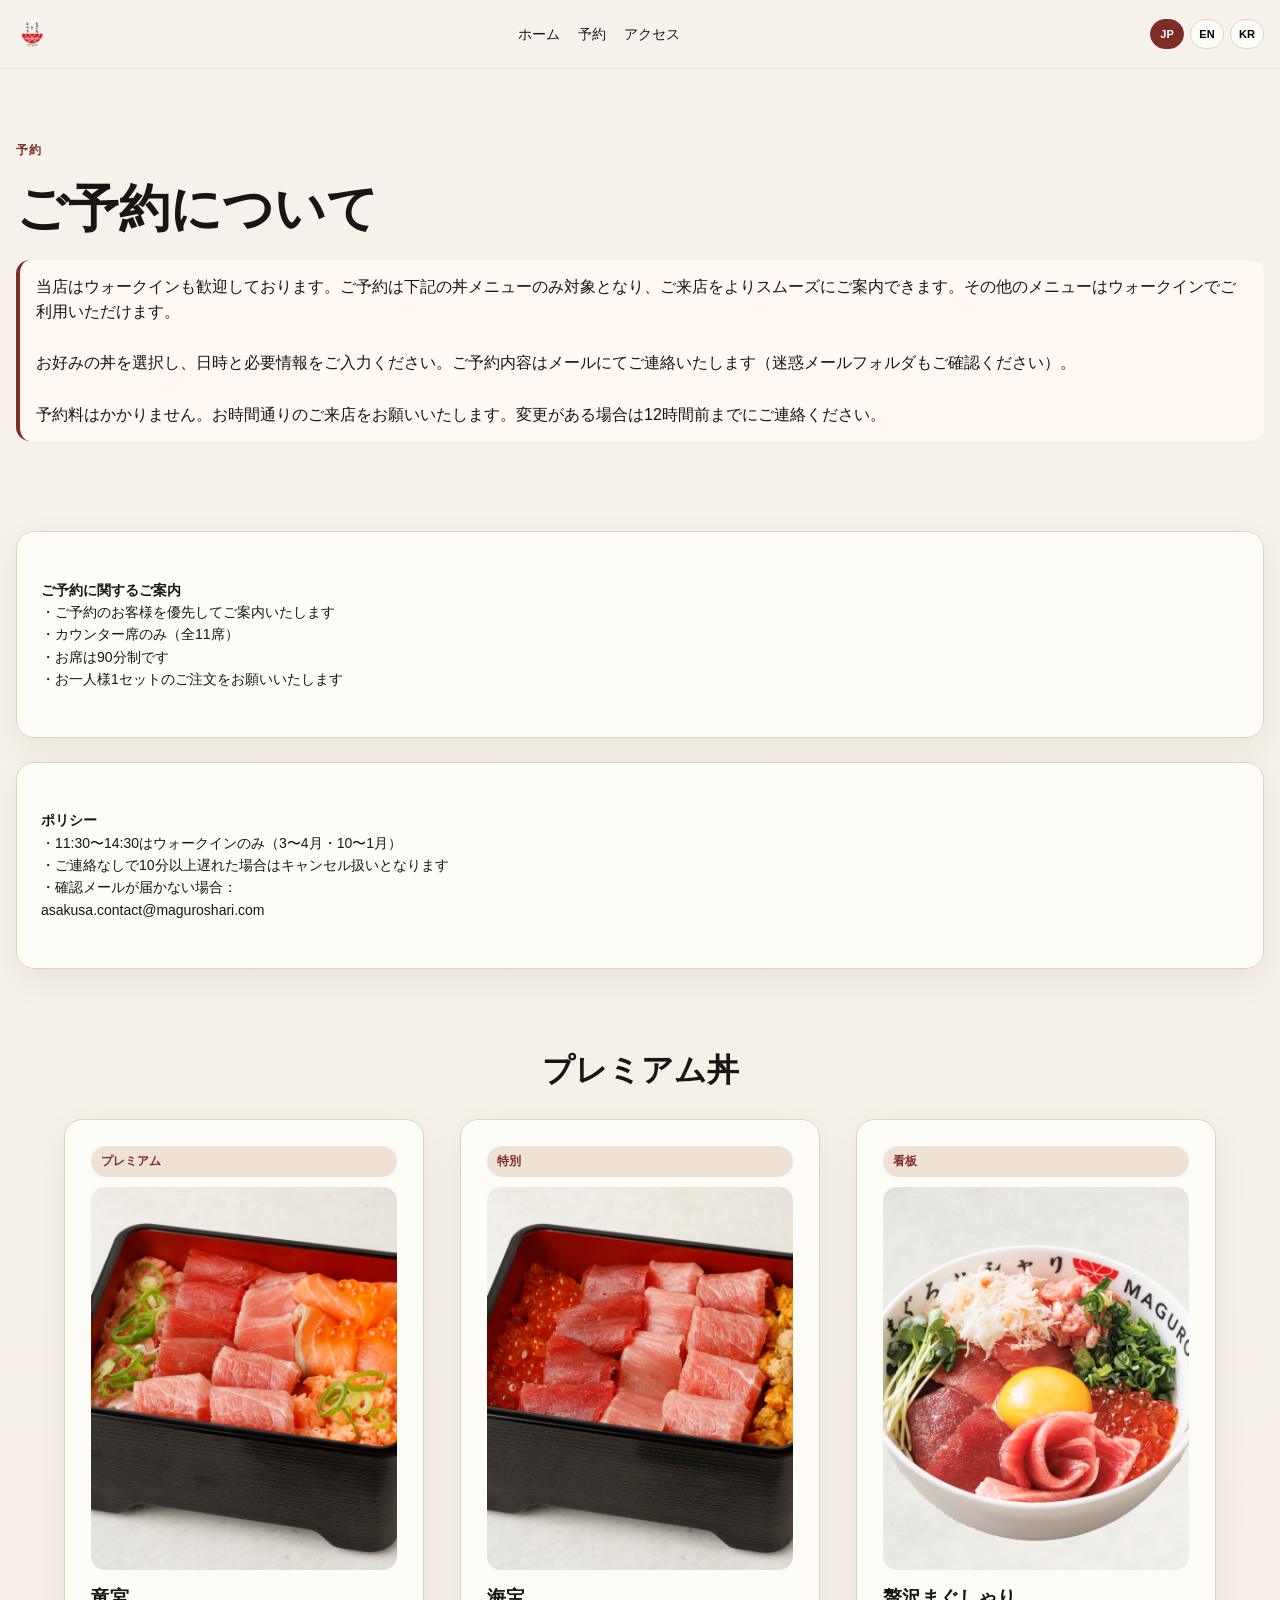
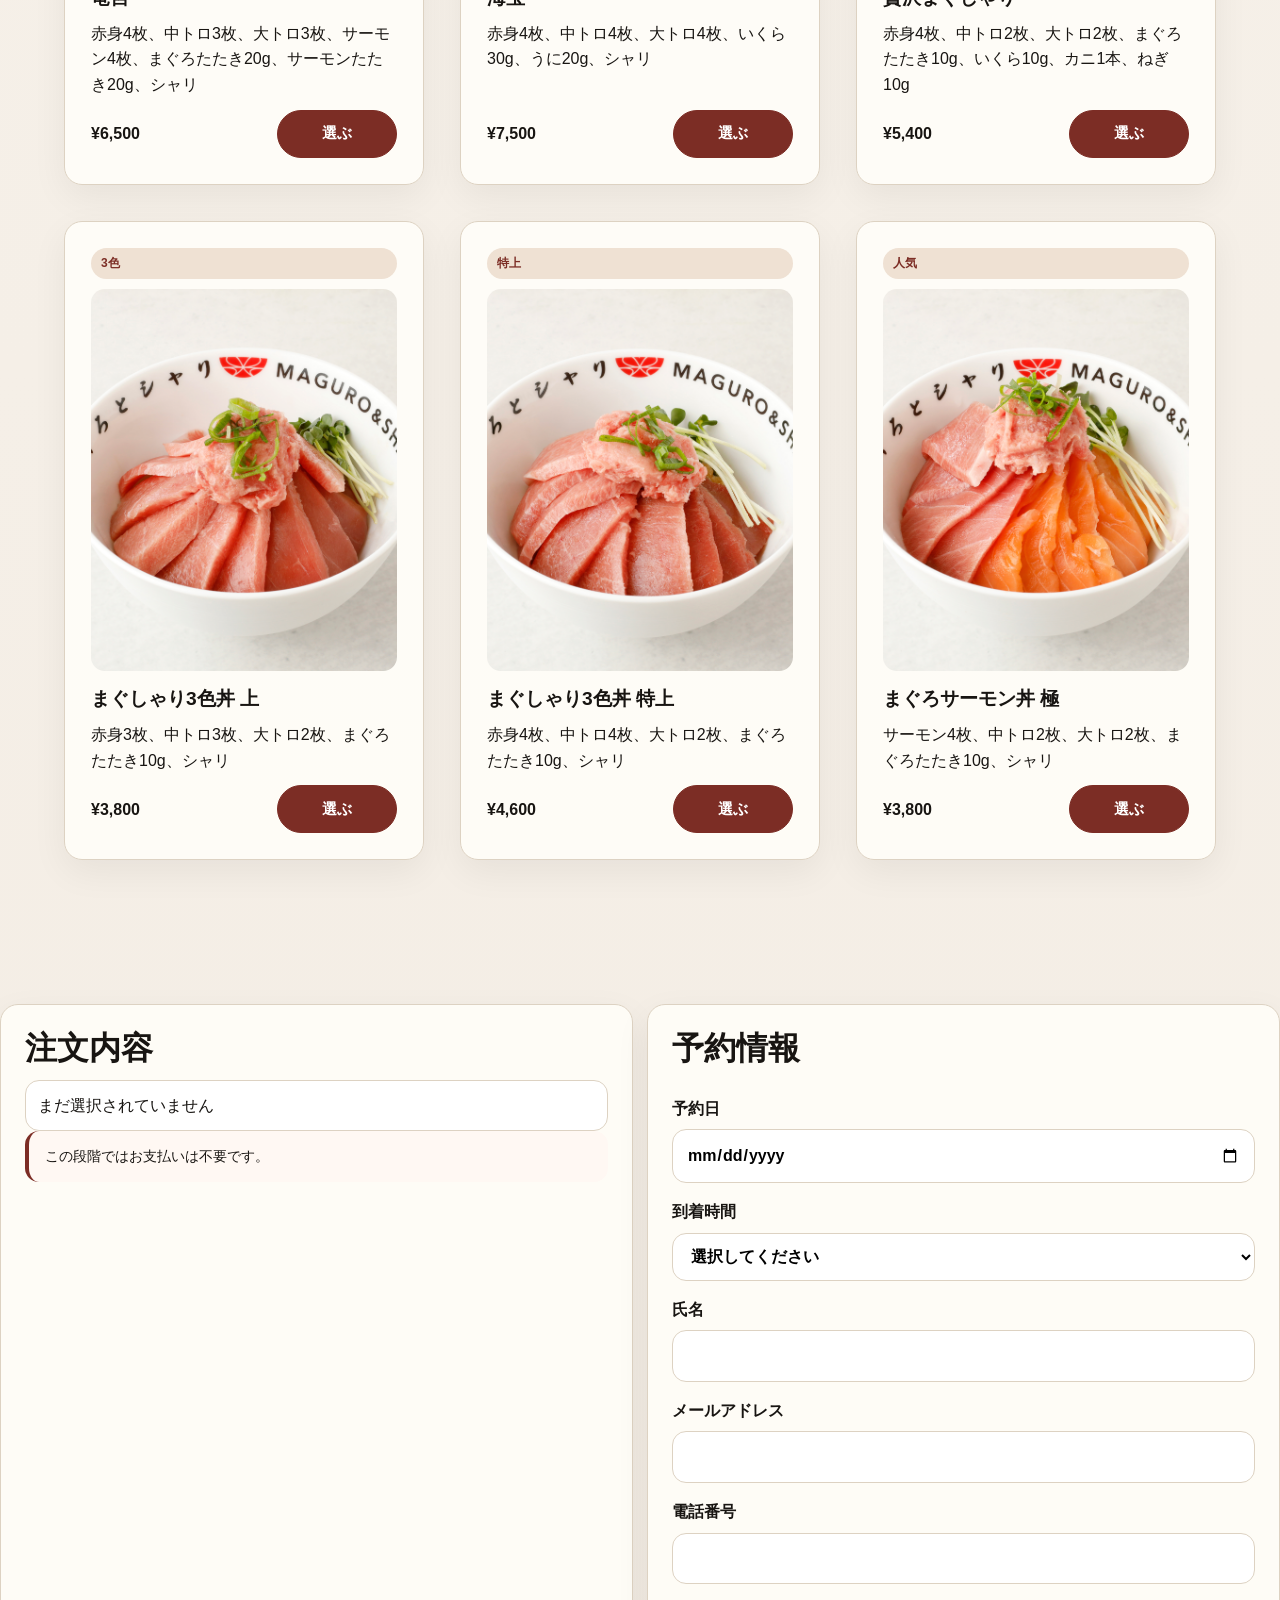
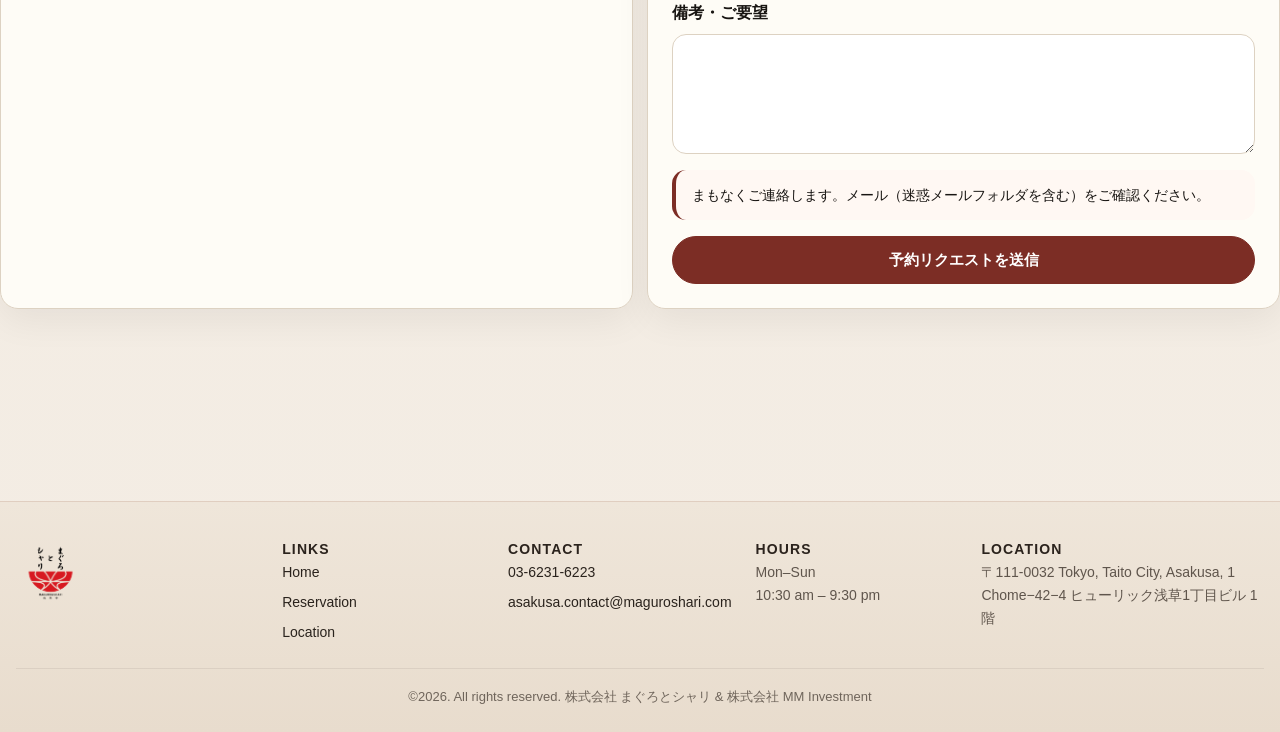
==== commit ff6a2a63: "Remove temporary reservation desktop notice" ====
--- a/reserve.html
+++ b/reserve.html
@@ -10,7 +10,7 @@
   <header class="site-header">
     <div class="container header-inner">
       <a href="index.html" class="brand">
-        <img src="assets/images/Logo.png" alt="Logo">
+        <img src="assets/images/Logo.png" alt="Logo" style="width:32px; height:32px; object-fit:contain; display:block;">
       </a>
       <nav class="nav">
         <a href="index.html" data-en="Home" data-ja="ホーム" data-ko="홈">ホーム</a>
@@ -30,7 +30,6 @@
       <div class="section-heading">
         <div class="eyebrow" data-en="Reservation" data-ja="予約" data-ko="예약">予約</div>
         <h1 data-en="Reservations" data-ja="ご予約について" data-ko="예약 안내">Reservations</h1>
-        <div class="reservation-important-note" data-en="Please use the mobile website for reservations. Desktop version is being fixed." data-ja="現在デスクトップ版を修正中のため、モバイルサイトからご予約ください。" data-ko="현재 데스크톱 버전 수정 중입니다. 모바일 사이트를 이용해 주세요.">現在デスクトップ版を修正中のため、モバイルサイトからご予約ください。</div>
         <div class="notice">
           <div data-en="Walk-ins are welcome. Reservations are available for the bowls below and help make your visit more efficient. Additional bowls are available for walk-in guests.
 
@@ -131,7 +130,7 @@
     <div class="footer-shell">
       <div class="footer-grid">
         <div class="footer-brand">
-          <img src="assets/images/Logo.png" alt="Logo">
+          <img src="assets/images/Logo.png" alt="Logo" style="width:68px; height:68px; object-fit:contain; display:block;">
         </div>
         <div>
           <div class="footer-title">Links</div>
--- a/assets/css/styles.css
+++ b/assets/css/styles.css
@@ -86,10 +86,6 @@
 .notice {
   border-left: 4px solid var(--accent);
   padding: 14px 16px; background: #fff8f3; border-radius: 14px;
-}
-.reservation-important-note {
-  color: #c62828;
-  font-weight: 700;
 }
 .section-heading { display: grid; gap: 8px; margin-bottom: 18px; }
 .menu-card .tag {
